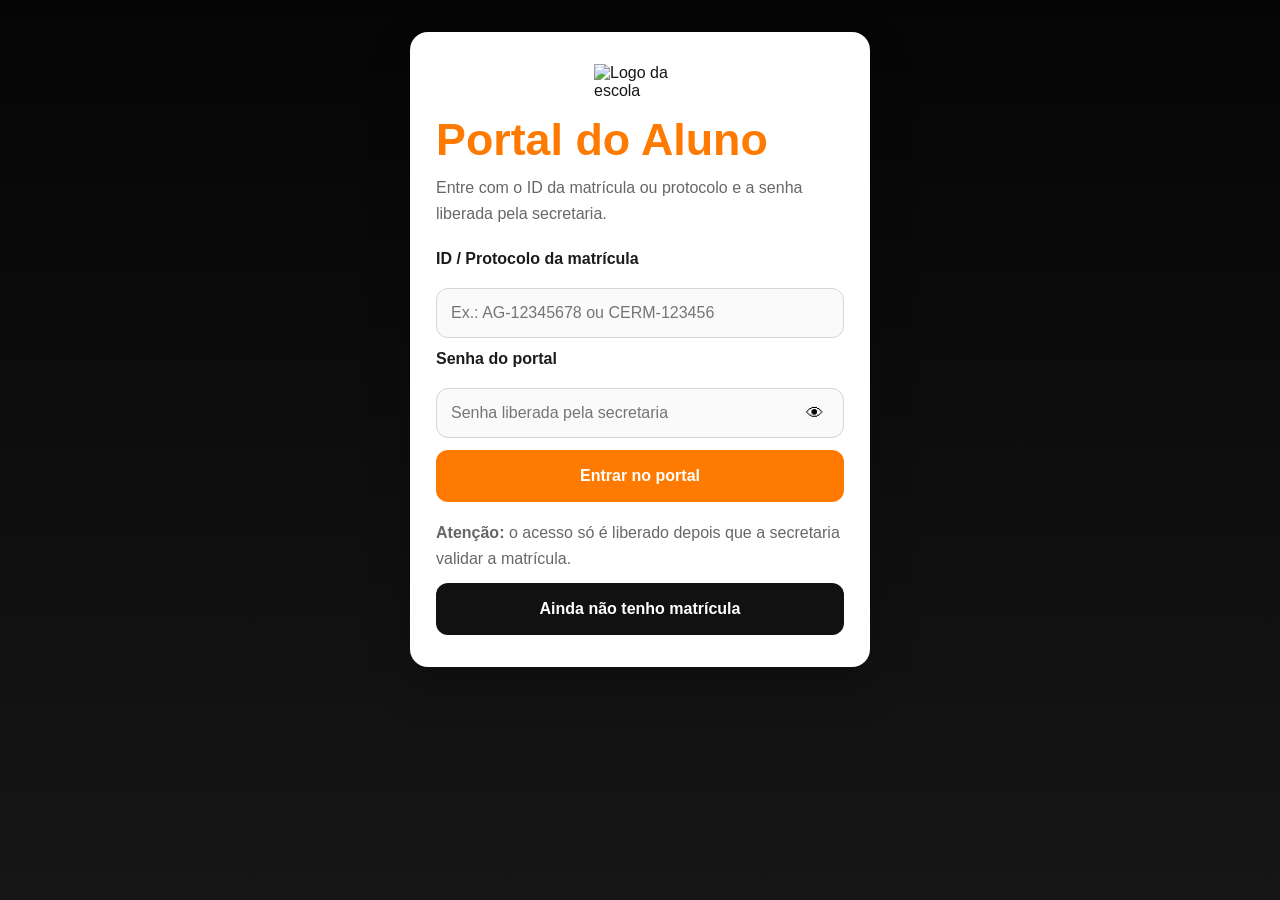
==== aluno.html @ 4156a775 "Add files via upload" ====
<!DOCTYPE html>
<html lang="pt-BR">
<head>
  <meta charset="UTF-8">
  <meta name="viewport" content="width=device-width, initial-scale=1.0">
  <title>Área do Aluno</title>
  <link rel="stylesheet" href="style.css">
</head>
<body class="admin-body">
  <div class="admin-layout student-layout">
    <aside class="admin-sidebar">
      <div>
        <img src="img/logo.png" alt="Logo da escola" class="sidebar-logo">
        <h2>Portal do Aluno</h2>
        <p id="alunoResumoLateral">Carregando dados do aluno...</p>
      </div>

      <nav class="admin-links">
        <a href="#visao-geral">Visão geral</a>
        <a href="#calendario">Calendário escolar</a>
        <a href="#notas">Notas</a>
        <a href="#historico">Histórico</a>
        <a href="#horarios">Horários</a>
        <a href="#avaliacoes">Avaliações</a>
        <a href="#mensalidades">Mensalidades</a>
        <a href="index.html">Voltar ao site</a>
      </nav>

      <button class="btn btn-dark btn-full" id="btnLogoutAluno">Sair</button>
    </aside>

    <main class="admin-content">
      <section class="admin-section" id="visao-geral">
        <div class="section-header">
          <div>
            <h1 id="tituloAluno">Portal do aluno</h1>
            <p id="subtituloAluno">Veja seus dados escolares atualizados pela secretaria.</p>
          </div>
        </div>

        <div class="stats-grid student-stats">
          <article class="stat-card">
            <span>Média geral</span>
            <strong id="mediaGeralAluno">--</strong>
          </article>
          <article class="stat-card">
            <span>Próxima avaliação</span>
            <strong id="proximaAvaliacaoAluno">---</strong>
          </article>
          <article class="stat-card">
            <span>Próximo vencimento</span>
            <strong id="proximoVencimentoAluno">---</strong>
          </article>
        </div>
      </section>

      <section class="admin-section" id="calendario">
        <div class="table-head">
          <h2>Calendário escolar</h2>
        </div>
        <div class="cards-list" id="listaCalendarioAluno"></div>
      </section>

      <section class="admin-section" id="notas">
        <div class="table-head">
          <h2>Notas por disciplina</h2>
        </div>
        <div class="table-wrap">
          <table>
            <thead>
              <tr>
                <th>Disciplina</th>
                <th>1ª Nota</th>
                <th>2ª Nota</th>
                <th>3ª Nota</th>
                <th>4ª Nota</th>
                <th>Média</th>
                <th>Status</th>
              </tr>
            </thead>
            <tbody id="listaNotasAluno"></tbody>
          </table>
        </div>
      </section>

      <section class="admin-section" id="historico">
        <div class="table-head">
          <h2>Histórico escolar</h2>
        </div>
        <div class="table-wrap">
          <table>
            <thead>
              <tr>
                <th>Ano letivo</th>
                <th>Série</th>
                <th>Situação</th>
                <th>Observação</th>
              </tr>
            </thead>
            <tbody id="listaHistoricoAluno"></tbody>
          </table>
        </div>
      </section>

      <section class="admin-section" id="horarios">
        <div class="table-head">
          <h2>Grade de horários</h2>
        </div>
        <div class="table-wrap">
          <table>
            <thead>
              <tr>
                <th>Dia</th>
                <th>Disciplina</th>
                <th>Horário</th>
                <th>Professor</th>
              </tr>
            </thead>
            <tbody id="listaHorariosAluno"></tbody>
          </table>
        </div>
      </section>

      <section class="admin-section" id="avaliacoes">
        <div class="table-head">
          <h2>Avaliações programadas</h2>
        </div>
        <div class="table-wrap">
          <table>
            <thead>
              <tr>
                <th>Disciplina</th>
                <th>Data</th>
                <th>Hora</th>
                <th>Tipo</th>
                <th>Conteúdo</th>
              </tr>
            </thead>
            <tbody id="listaAvaliacoesAluno"></tbody>
          </table>
        </div>
      </section>

      <section class="admin-section" id="mensalidades">
        <div class="table-head">
          <h2>Mensalidades</h2>
        </div>
        <div class="cards-list" id="listaMensalidadesAluno"></div>
      </section>
    </main>
  </div>

  <script src="portal.js"></script>
</body>
</html>
---- style.css ----
:root {
  --bg: #050505;
  --surface: #ffffff;
  --surface-soft: #f4f4f4;
  --text: #161616;
  --text-light: #f7f7f7;
  --muted: #676767;
  --primary: #ff7a00;
  --primary-dark: #d96500;
  --border: rgba(255, 255, 255, 0.08);
  --shadow: 0 18px 45px rgba(0, 0, 0, 0.22);
  --radius: 18px;
}

* {
  margin: 0;
  padding: 0;
  box-sizing: border-box;
}

body {
  font-family: Arial, Helvetica, sans-serif;
  background: var(--bg);
  color: var(--text);
}

img {
  max-width: 100%;
  display: block;
}

a {
  text-decoration: none;
}

button,
input,
select {
  font: inherit;
}

.container {
  width: min(1100px, calc(100% - 32px));
  margin: 0 auto;
}

.header {
  position: sticky;
  top: 0;
  z-index: 50;
  background: rgba(0, 0, 0, 0.92);
  border-bottom: 1px solid var(--border);
  backdrop-filter: blur(10px);
}

.nav-wrapper {
  min-height: 84px;
  display: flex;
  align-items: center;
  justify-content: space-between;
  gap: 20px;
}

.brand {
  display: flex;
  align-items: center;
  gap: 14px;
  color: var(--primary);
  font-size: 1.9rem;
  font-weight: 700;
}

.brand img {
  width: 72px;
  height: auto;
}

.nav {
  display: flex;
  align-items: center;
  gap: 28px;
}

.nav a {
  color: var(--text-light);
  font-weight: 700;
  transition: 0.25s ease;
}

.nav a:hover,
.nav a.active {
  color: var(--primary);
}

.hero {
  position: relative;
  min-height: 72vh;
  overflow: hidden;
  display: flex;
  align-items: center;
  justify-content: center;
}

.slides {
  position: absolute;
  inset: 0;
}

.slide {
  position: absolute;
  inset: 0;
  width: 100%;
  height: 100%;
  object-fit: cover;
  opacity: 0;
  transform: scale(1.05);
  transition: opacity 1s ease, transform 6s ease;
}

.slide.active {
  opacity: 1;
  transform: scale(1);
}

.hero-overlay {
  position: absolute;
  inset: 0;
  background:
    linear-gradient(to bottom, rgba(0, 0, 0, 0.35), rgba(0, 0, 0, 0.68)),
    radial-gradient(circle at center, rgba(255, 122, 0, 0.12), transparent 50%);
}

.hero-content {
  position: relative;
  z-index: 2;
  width: min(560px, calc(100% - 32px));
  text-align: center;
  color: var(--text-light);
}

.card-glass {
  background: rgba(0, 0, 0, 0.42);
  border: 1px solid rgba(255, 255, 255, 0.12);
  backdrop-filter: blur(8px);
  border-radius: 26px;
  padding: 34px 28px;
  box-shadow: var(--shadow);
}

.hero-logo {
  width: 115px;
  margin: 0 auto 16px;
}

.hero h1 {
  font-size: clamp(2.2rem, 5vw, 4rem);
  color: var(--primary);
  line-height: 1.05;
  margin-bottom: 16px;
}

.hero p {
  font-size: 1.1rem;
  margin-bottom: 24px;
}

.hero-actions,
.success-actions {
  display: flex;
  justify-content: center;
  gap: 14px;
  flex-wrap: wrap;
}

.btn {
  display: inline-flex;
  align-items: center;
  justify-content: center;
  min-height: 52px;
  padding: 0 28px;
  border: none;
  border-radius: 12px;
  cursor: pointer;
  font-weight: 700;
  transition: 0.25s ease;
}

.btn-primary {
  background: var(--primary);
  color: white;
}

.btn-primary:hover {
  background: var(--primary-dark);
  transform: translateY(-1px);
}

.btn-dark {
  background: #111;
  color: white;
}

.btn-dark:hover {
  background: #222;
}

.btn-full {
  width: 100%;
}

.about-section {
  background: #ececec;
  padding: 54px 0 70px;
}

.about-card,
.form-card,
.success-card,
.login-card,
.stat-card,
.admin-section {
  background: var(--surface);
  border-radius: var(--radius);
  box-shadow: var(--shadow);
}

.about-card {
  padding: 34px 28px;
}

.about-card h2 {
  color: var(--primary);
  font-size: clamp(1.8rem, 3vw, 2.6rem);
  margin-bottom: 24px;
}

.about-card p {
  font-size: 1.08rem;
  line-height: 1.75;
  margin-bottom: 18px;
}

.footer {
  background: #000;
  color: #d8d8d8;
  padding: 28px 0;
}

.footer-content {
  display: grid;
  gap: 8px;
  text-align: center;
}

.page-soft-bg {
  background: linear-gradient(180deg, #050505 0 140px, #efefef 140px 100%);
}

.form-page,
.success-page {
  padding: 40px 16px 70px;
}

.form-wrapper,
.success-wrapper {
  width: min(900px, 100%);
  margin: 0 auto;
}

.form-card,
.success-card {
  padding: 34px 28px;
}

.topo-formulario,
.success-card {
  text-align: center;
}

.form-logo {
  width: 92px;
  margin: 0 auto 14px;
}

.topo-formulario h1,
.success-card h1,
.login-card h1 {
  color: var(--primary);
  font-size: clamp(1.9rem, 4vw, 2.8rem);
  margin-bottom: 10px;
}

.topo-formulario p,
.success-card p,
.login-card p {
  color: var(--muted);
  line-height: 1.6;
}

.matricula-form {
  margin-top: 30px;
}

.grid-form {
  display: grid;
  grid-template-columns: repeat(2, minmax(0, 1fr));
  gap: 18px;
  margin-bottom: 18px;
}

.field {
  display: flex;
  flex-direction: column;
}

.field.full {
  grid-column: 1 / -1;
}

.field label,
.login-form label {
  margin-bottom: 8px;
  font-weight: 700;
  color: #1c1c1c;
}

.field input,
.field select,
.login-form input,
.table-head input {
  width: 100%;
  min-height: 50px;
  border: 1px solid #d6d6d6;
  border-radius: 12px;
  padding: 12px 14px;
  background: #fafafa;
  outline: none;
  transition: 0.2s ease;
}

.field input:focus,
.field select:focus,
.login-form input:focus,
.table-head input:focus {
  border-color: var(--primary);
  background: white;
  box-shadow: 0 0 0 4px rgba(255, 122, 0, 0.1);
}

.price-box,
.documents-box,
.notice-box,
.protocol-box,
.agendamento-resumo {
  border-radius: 14px;
  padding: 20px;
}

.price-box {
  display: none;
  background: #fff4ea;
  border-left: 5px solid var(--primary);
  margin: 8px 0 22px;
}

.price-box h3,
.documents-box h3,
.notice-box h3,
.agendamento-resumo h3 {
  color: var(--primary);
  margin-bottom: 12px;
}

.price-box p,
.notice-box p,
.agendamento-resumo p,
.small-note {
  color: #333;
  margin-bottom: 8px;
}

.documents-box {
  background: #fafafa;
  border: 1px solid #ececec;
  margin-bottom: 22px;
}

.protocol-box,
.agendamento-resumo {
  background: #fff4ea;
  margin: 24px 0;
}

.protocol-box span {
  display: block;
  color: var(--muted);
  margin-bottom: 8px;
}

.protocol-box strong {
  display: block;
  font-size: clamp(1.4rem, 4vw, 2rem);
  color: #111;
}

.notice-box {
  background: #fafafa;
  border-left: 5px solid var(--primary);
  text-align: left;
}

.login-page {
  min-height: 100vh;
  display: grid;
  place-items: center;
  background: linear-gradient(180deg, #050505, #161616);
  padding: 24px;
}

.login-wrap {
  width: min(460px, 100%);
}

.login-card {
  padding: 32px 26px;
}

.login-form {
  display: grid;
  gap: 12px;
  margin-top: 24px;
}

.password-field {
  position: relative;
}

.password-field input {
  padding-right: 56px;
}

.toggle-password {
  position: absolute;
  top: 50%;
  right: 10px;
  transform: translateY(-50%);
  width: 38px;
  height: 38px;
  border: none;
  border-radius: 10px;
  background: #f1f1f1;
  cursor: pointer;
}

.login-tip {
  margin-top: 16px;
  font-size: 0.95rem;
}

.admin-body {
  background: #f2f2f2;
}

.admin-layout {
  min-height: 100vh;
  display: grid;
  grid-template-columns: 280px 1fr;
}

.admin-sidebar {
  background: #0d0d0d;
  color: white;
  padding: 28px 20px;
  display: flex;
  flex-direction: column;
  justify-content: space-between;
  gap: 28px;
}

.sidebar-logo {
  width: 84px;
  margin-bottom: 16px;
}

.admin-sidebar h2 {
  color: var(--primary);
  margin-bottom: 8px;
}

.admin-links {
  display: grid;
  gap: 10px;
}

.admin-links a {
  color: #fff;
  padding: 12px 14px;
  border-radius: 12px;
  background: rgba(255,255,255,0.06);
}

.admin-links a:hover {
  background: rgba(255,255,255,0.12);
}

.admin-content {
  padding: 28px;
  display: grid;
  gap: 24px;
}

.admin-section {
  padding: 24px;
}

.section-header,
.table-head {
  display: flex;
  justify-content: space-between;
  align-items: center;
  gap: 16px;
  flex-wrap: wrap;
}

.section-header h1,
.table-head h2 {
  color: var(--primary);
}

.stats-grid {
  display: grid;
  grid-template-columns: repeat(3, minmax(0, 1fr));
  gap: 18px;
  margin-top: 20px;
}

.stat-card {
  padding: 22px;
}

.stat-card span {
  color: var(--muted);
  display: block;
  margin-bottom: 8px;
}

.stat-card strong {
  font-size: 1.45rem;
}

.table-wrap {
  overflow-x: auto;
  margin-top: 18px;
}

table {
  width: 100%;
  border-collapse: collapse;
  min-width: 900px;
}

thead th {
  background: #111;
  color: white;
  text-align: left;
  padding: 14px;
  font-size: 0.95rem;
}

tbody td {
  background: white;
  border-bottom: 1px solid #ececec;
  padding: 14px;
  vertical-align: top;
}

.empty-state {
  text-align: center;
  color: var(--muted);
}

@media (max-width: 900px) {
  .brand {
    font-size: 1.4rem;
  }

  .brand img {
    width: 58px;
  }

  .admin-layout {
    grid-template-columns: 1fr;
  }

  .stats-grid {
    grid-template-columns: 1fr;
  }
}

@media (max-width: 760px) {
  .nav-wrapper {
    flex-direction: column;
    justify-content: center;
    padding: 16px 0;
  }

  .nav {
    gap: 18px;
    flex-wrap: wrap;
    justify-content: center;
  }

  .hero {
    min-height: 66vh;
  }

  .grid-form {
    grid-template-columns: 1fr;
  }

  .form-card,
  .success-card,
  .about-card,
  .admin-section {
    padding: 24px 18px;
  }

  .admin-content {
    padding: 16px;
  }
}

@media (max-width: 520px) {
  .brand {
    font-size: 1.08rem;
    gap: 10px;
  }

  .brand img {
    width: 48px;
  }

  .hero-content {
    width: calc(100% - 24px);
  }

  .card-glass {
    padding: 24px 16px;
    border-radius: 18px;
  }

  .hero p {
    font-size: 1rem;
  }
}


.portal-card {
  width: min(520px, 100%);
}

.portal-help {
  margin-top: 18px;
  display: grid;
  gap: 12px;
}

.admin-form {
  display: grid;
  gap: 14px;
  margin-top: 16px;
}

.admin-form input,
.admin-form select {
  width: 100%;
  min-height: 48px;
  border: 1px solid #d6d6d6;
  border-radius: 12px;
  padding: 12px 14px;
  background: #fafafa;
}

.admin-grid-4,
.admin-grid-5,
.admin-grid-6 {
  grid-template-columns: repeat(4, minmax(0, 1fr));
}

.admin-grid-5 {
  grid-template-columns: repeat(5, minmax(0, 1fr));
}

.admin-grid-6 {
  grid-template-columns: repeat(6, minmax(0, 1fr));
}

.cards-list {
  display: grid;
  grid-template-columns: repeat(auto-fit, minmax(220px, 1fr));
  gap: 16px;
  margin-top: 18px;
}

.info-card {
  background: #fff;
  border: 1px solid #ececec;
  border-radius: 16px;
  padding: 18px;
  box-shadow: 0 10px 24px rgba(0,0,0,0.06);
}

.info-card h3 {
  color: #111;
  margin: 10px 0;
}

.info-card p {
  color: #444;
  line-height: 1.5;
  margin-top: 6px;
}

.badge {
  display: inline-flex;
  align-items: center;
  min-height: 30px;
  padding: 0 12px;
  border-radius: 999px;
  background: #fff4ea;
  color: var(--primary-dark);
  font-size: 0.9rem;
  font-weight: 700;
}

.card-paid {
  border-left: 5px solid #0f9d58;
}

.card-pending {
  border-left: 5px solid var(--primary);
}

.empty-card {
  color: var(--muted);
}

.student-stats,
.secretary-stats {
  grid-template-columns: repeat(4, minmax(0, 1fr));
}

.quick-links {
  margin-top: 18px;
  display: flex;
  gap: 12px;
  flex-wrap: wrap;
}

@media (max-width: 1100px) {
  .admin-grid-5,
  .admin-grid-6,
  .admin-grid-4 {
    grid-template-columns: repeat(2, minmax(0, 1fr));
  }
}

@media (max-width: 760px) {
  .admin-grid-5,
  .admin-grid-6,
  .admin-grid-4 {
    grid-template-columns: 1fr;
  }

  .student-stats,
  .secretary-stats {
    grid-template-columns: 1fr;
  }
}

.password-field {
  position: relative;
  display: flex;
  align-items: center;
}

.password-field input {
  width: 100%;
  padding-right: 52px;
}

.toggle-password {
  position: absolute;
  right: 10px;
  border: none;
  background: transparent;
  cursor: pointer;
  font-size: 1.1rem;
}

.table-badge {
  display: inline-flex;
  align-items: center;
  justify-content: center;
  padding: 6px 12px;
  border-radius: 999px;
  font-size: 0.82rem;
  font-weight: 700;
}

.badge-success {
  background: #e9f9ef;
  color: #0f7a43;
}

.badge-warning {
  background: #fff5e6;
  color: #a45b00;
}

.table-mini {
  margin-top: 6px;
  color: var(--muted);
  font-size: 0.82rem;
  line-height: 1.35;
}

.action-stack {
  display: flex;
  flex-direction: column;
  gap: 8px;
}

.btn-sm {
  min-height: auto;
  padding: 10px 12px;
  font-size: 0.88rem;
}

.btn-outline {
  background: transparent;
  color: var(--primary-dark);
  border: 1px solid rgba(105, 40, 21, 0.2);
}

.btn-outline:disabled,
.btn-dark:disabled,
.btn-primary:disabled {
  opacity: 0.55;
  cursor: not-allowed;
}

.validation-box {
  border-left: 5px solid var(--primary);
}


.import-box {
  background: #f8fafc;
  border: 1px solid rgba(15, 23, 42, 0.08);
  border-radius: 18px;
  padding: 18px;
}

.import-actions {
  display: flex;
  flex-wrap: wrap;
  gap: 12px;
  align-items: center;
  margin: 16px 0 10px;
}

.import-actions input[type="file"] {
  flex: 1 1 280px;
  padding: 12px;
  border: 1px solid #cbd5e1;
  border-radius: 12px;
  background: #fff;
}

.import-feedback {
  padding: 12px 14px;
  border-radius: 12px;
  background: #fff;
  border: 1px dashed #cbd5e1;
  color: #334155;
}


/* Estabilidade do portal do aluno no mobile */
html {
  -webkit-text-size-adjust: 100%;
  scroll-behavior: auto;
}

body.login-page {
  min-height: 100dvh;
  align-items: start;
  padding-top: 32px;
  padding-bottom: 32px;
}

.login-card,
.portal-card,
.admin-section,
.stat-card,
.info-card,
.table-wrap,
.admin-sidebar,
.admin-content {
  transform: none !important;
  animation: none !important;
}

@media (max-width: 900px) {
  .admin-sidebar {
    position: static;
  }
}

@media (max-width: 640px) {
  .login-wrap,
  .portal-card {
    width: 100%;
  }

  .login-card,
  .portal-card {
    padding: 24px 18px;
  }

  .password-field input,
  .login-form input {
    min-height: 52px;
  }
}
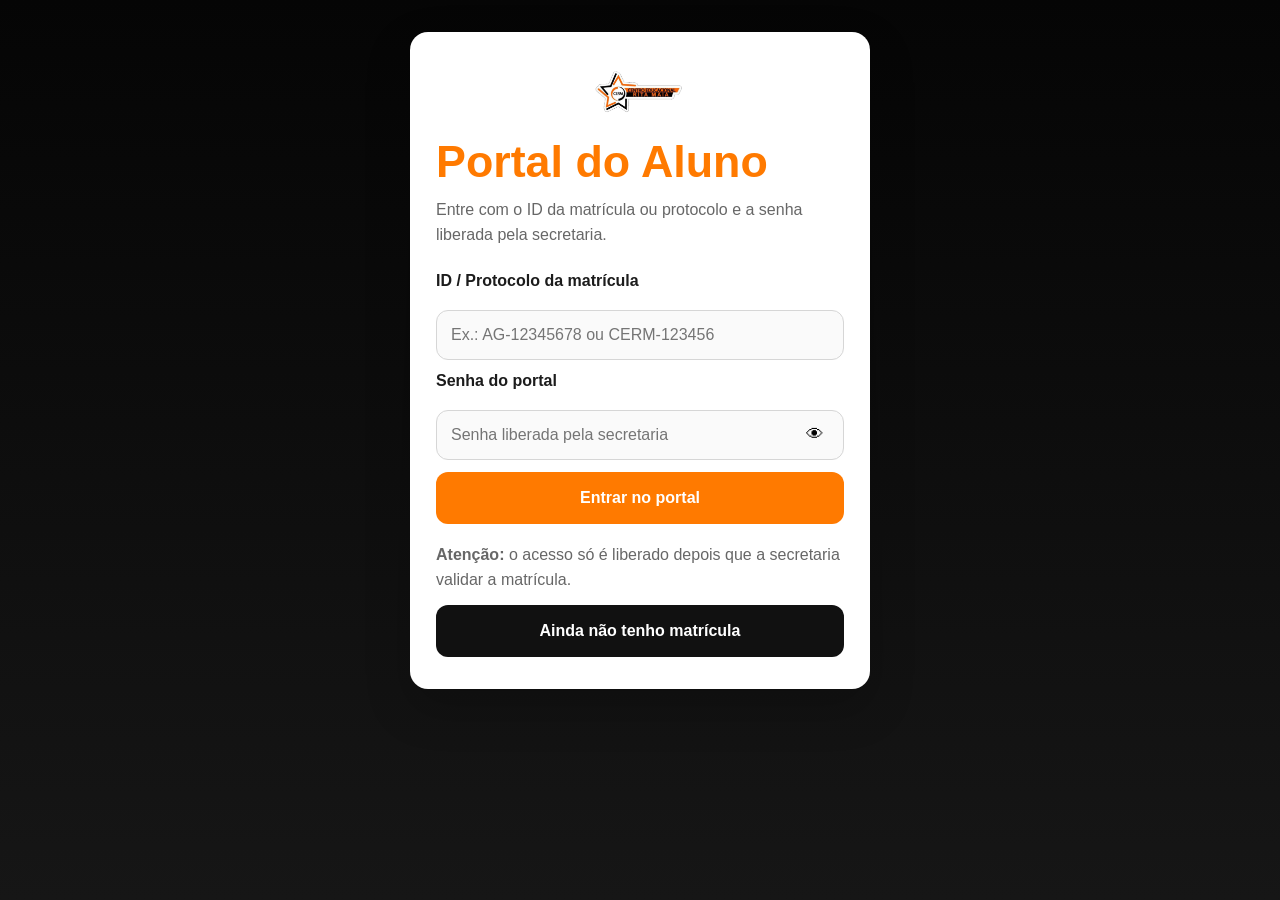
==== commit e7944ce1: "Atualizar o aluno.html" ====
--- a/aluno.html
+++ b/aluno.html
@@ -10,7 +10,7 @@
   <div class="admin-layout student-layout">
     <aside class="admin-sidebar">
       <div>
-        <img src="img/logo.png" alt="Logo da escola" class="sidebar-logo">
+        <img src="logo.png" alt="Logo da escola" class="sidebar-logo">
         <h2>Portal do Aluno</h2>
         <p id="alunoResumoLateral">Carregando dados do aluno...</p>
       </div>
